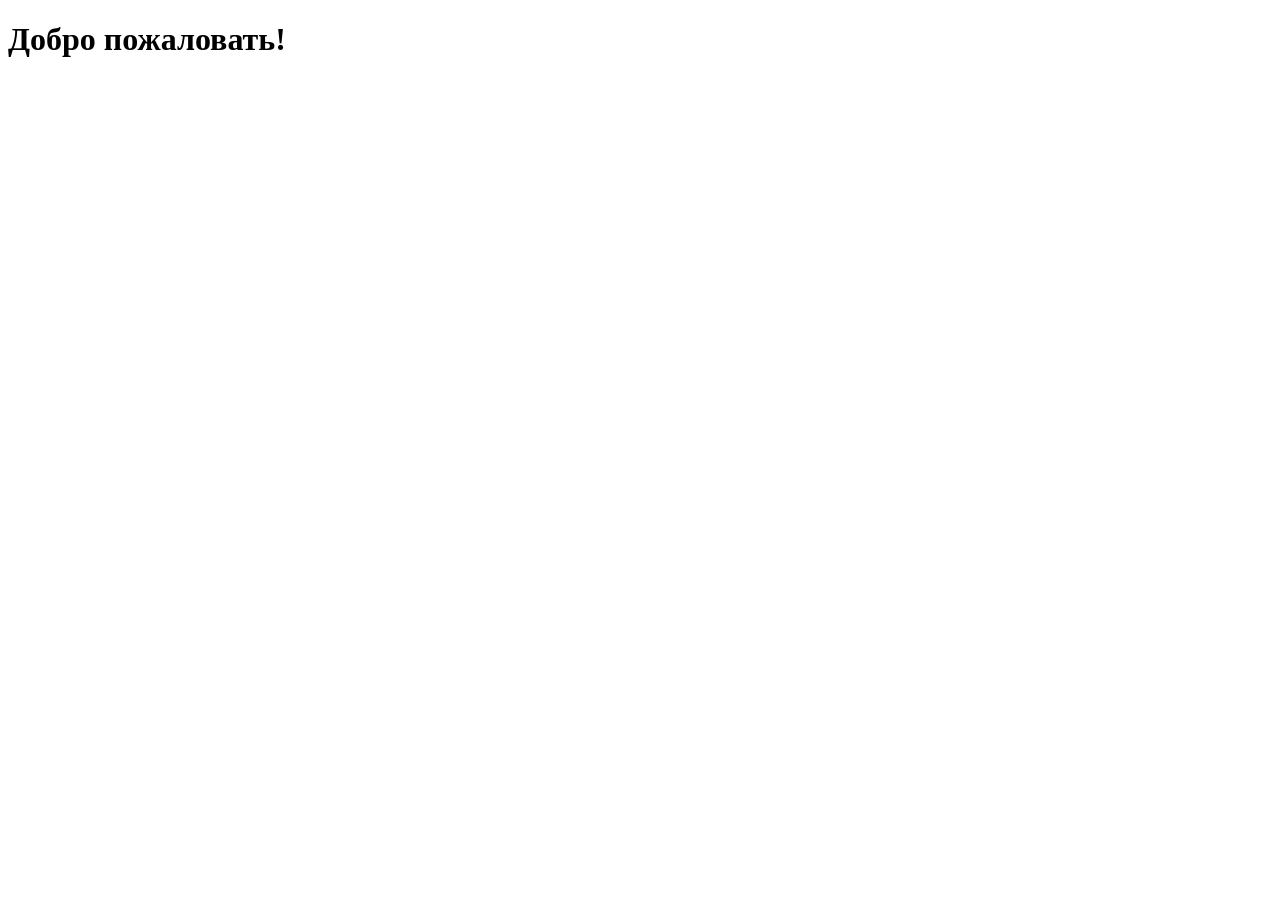
==== index.html @ dd95e7b5 "1" ====
<!DOCTYPE html>
<html lang="ru">
<head>
    <meta charset="UTF-8">
    <meta name="viewport" content="width=device-width, initial-scale=1.0">
    <title>HabiThink</title>
</head>
<body>
    <h1>Добро пожаловать!</h1>
</body>
</html>
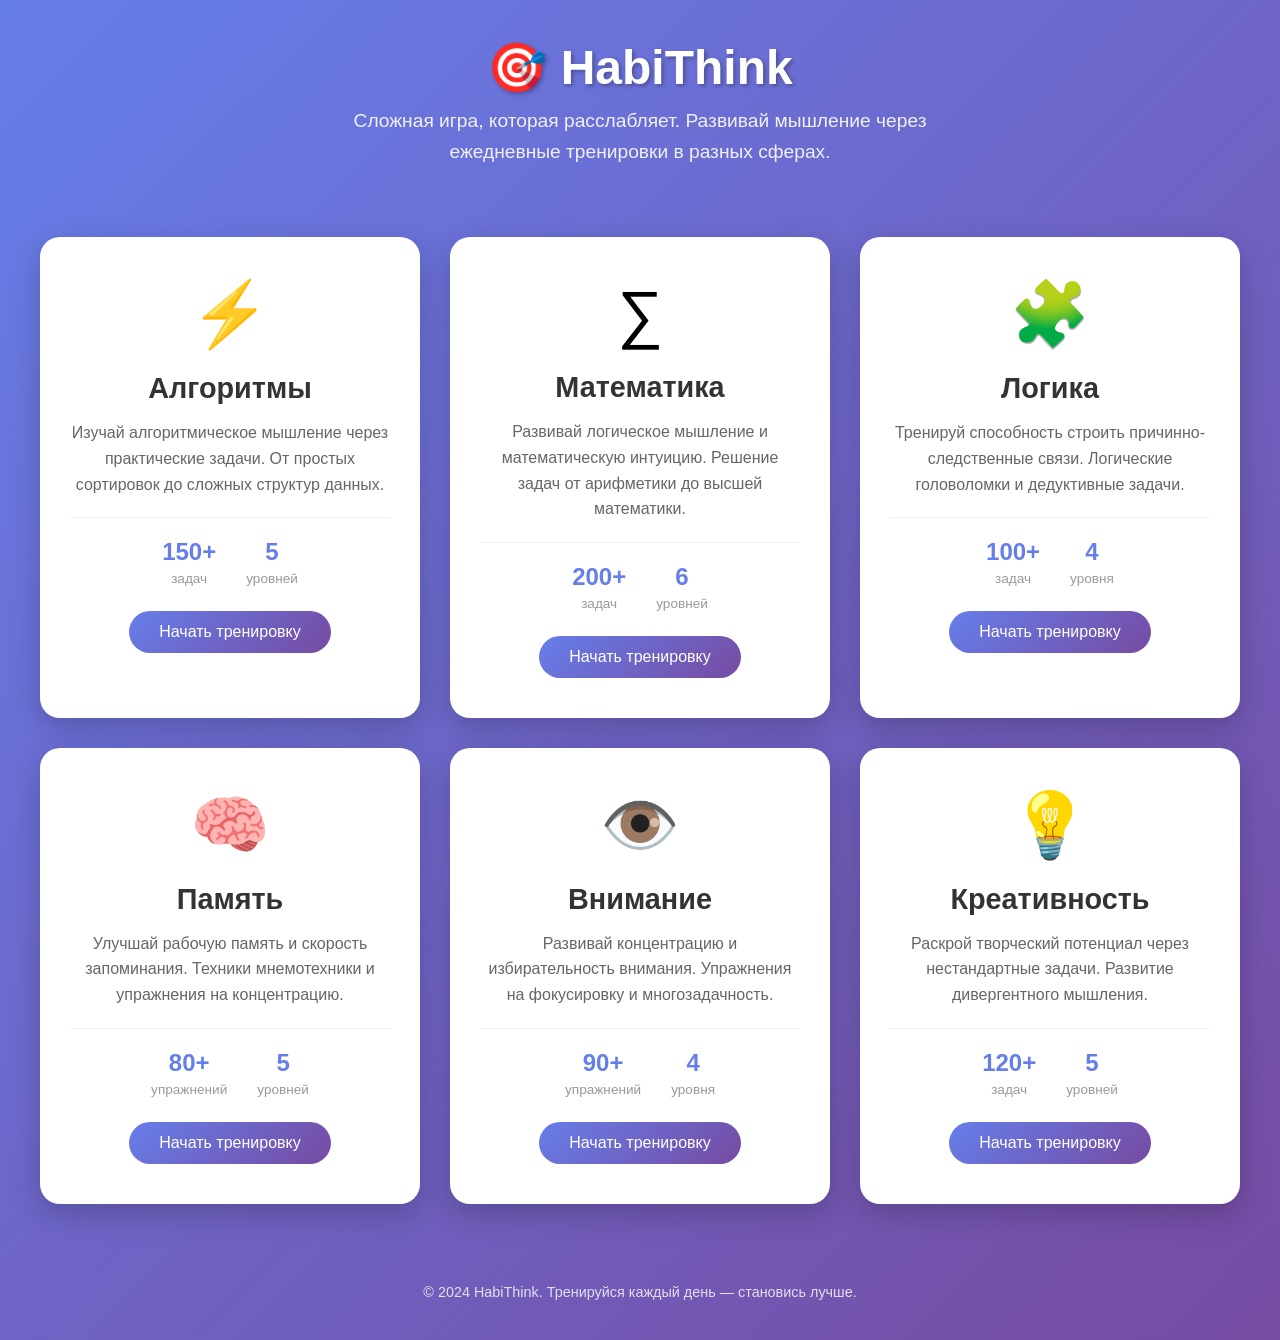
==== commit 174d5ae1: "Create main page template with development area cards - Implement responsive grid layout for skill d" ====
--- a/index.html
+++ b/index.html
@@ -3,9 +3,287 @@
 <head>
     <meta charset="UTF-8">
     <meta name="viewport" content="width=device-width, initial-scale=1.0">
-    <title>HabiThink</title>
+    <title>HabiThink — Сложная игра, которая расслабляет</title>
+    <style>
+        * {
+            margin: 0;
+            padding: 0;
+            box-sizing: border-box;
+        }
+
+        body {
+            font-family: 'Segoe UI', Tahoma, Geneva, Verdana, sans-serif;
+            background: linear-gradient(135deg, #667eea 0%, #764ba2 100%);
+            min-height: 100vh;
+            padding: 40px 20px;
+        }
+
+        .container {
+            max-width: 1200px;
+            margin: 0 auto;
+        }
+
+        header {
+            text-align: center;
+            color: white;
+            margin-bottom: 50px;
+        }
+
+        header h1 {
+            font-size: 3rem;
+            margin-bottom: 10px;
+            text-shadow: 2px 2px 4px rgba(0,0,0,0.3);
+        }
+
+        header p {
+            font-size: 1.2rem;
+            opacity: 0.9;
+            max-width: 600px;
+            margin: 0 auto;
+            line-height: 1.6;
+        }
+
+        .cards-grid {
+            display: grid;
+            grid-template-columns: repeat(auto-fit, minmax(280px, 1fr));
+            gap: 30px;
+            padding: 20px 0;
+        }
+
+        .card {
+            background: white;
+            border-radius: 20px;
+            padding: 40px 30px;
+            text-align: center;
+            transition: all 0.3s ease;
+            cursor: pointer;
+            box-shadow: 0 10px 30px rgba(0,0,0,0.2);
+            position: relative;
+            overflow: hidden;
+        }
+
+        .card::before {
+            content: '';
+            position: absolute;
+            top: 0;
+            left: 0;
+            right: 0;
+            height: 5px;
+            background: linear-gradient(90deg, #667eea, #764ba2);
+            transform: scaleX(0);
+            transition: transform 0.3s ease;
+        }
+
+        .card:hover {
+            transform: translateY(-10px);
+            box-shadow: 0 20px 40px rgba(0,0,0,0.3);
+        }
+
+        .card:hover::before {
+            transform: scaleX(1);
+        }
+
+        .card-icon {
+            font-size: 4rem;
+            margin-bottom: 20px;
+            display: block;
+        }
+
+        .card h2 {
+            color: #333;
+            font-size: 1.8rem;
+            margin-bottom: 15px;
+        }
+
+        .card p {
+            color: #666;
+            line-height: 1.6;
+            font-size: 1rem;
+        }
+
+        .card-stats {
+            margin-top: 20px;
+            padding-top: 20px;
+            border-top: 1px solid #eee;
+            display: flex;
+            justify-content: center;
+            gap: 30px;
+        }
+
+        .stat {
+            text-align: center;
+        }
+
+        .stat-value {
+            font-size: 1.5rem;
+            font-weight: bold;
+            color: #667eea;
+        }
+
+        .stat-label {
+            font-size: 0.85rem;
+            color: #999;
+            margin-top: 5px;
+        }
+
+        .card-btn {
+            display: inline-block;
+            margin-top: 25px;
+            padding: 12px 30px;
+            background: linear-gradient(135deg, #667eea, #764ba2);
+            color: white;
+            border: none;
+            border-radius: 25px;
+            font-size: 1rem;
+            cursor: pointer;
+            transition: all 0.3s ease;
+            text-decoration: none;
+        }
+
+        .card-btn:hover {
+            transform: scale(1.05);
+            box-shadow: 0 5px 15px rgba(102, 126, 234, 0.4);
+        }
+
+        footer {
+            text-align: center;
+            color: white;
+            margin-top: 60px;
+            opacity: 0.8;
+            font-size: 0.9rem;
+        }
+
+        @media (max-width: 768px) {
+            header h1 {
+                font-size: 2rem;
+            }
+            
+            .cards-grid {
+                grid-template-columns: 1fr;
+            }
+        }
+    </style>
 </head>
 <body>
-    <h1>Добро пожаловать!</h1>
+    <div class="container">
+        <header>
+            <h1>🎯 HabiThink</h1>
+            <p>Сложная игра, которая расслабляет. Развивай мышление через ежедневные тренировки в разных сферах.</p>
+        </header>
+
+        <main class="cards-grid">
+            <!-- Карточка: Алгоритмы -->
+            <article class="card">
+                <span class="card-icon">⚡</span>
+                <h2>Алгоритмы</h2>
+                <p>Изучай алгоритмическое мышление через практические задачи. От простых сортировок до сложных структур данных.</p>
+                <div class="card-stats">
+                    <div class="stat">
+                        <div class="stat-value">150+</div>
+                        <div class="stat-label">задач</div>
+                    </div>
+                    <div class="stat">
+                        <div class="stat-value">5</div>
+                        <div class="stat-label">уровней</div>
+                    </div>
+                </div>
+                <a href="#" class="card-btn">Начать тренировку</a>
+            </article>
+
+            <!-- Карточка: Математика -->
+            <article class="card">
+                <span class="card-icon">∑</span>
+                <h2>Математика</h2>
+                <p>Развивай логическое мышление и математическую интуицию. Решение задач от арифметики до высшей математики.</p>
+                <div class="card-stats">
+                    <div class="stat">
+                        <div class="stat-value">200+</div>
+                        <div class="stat-label">задач</div>
+                    </div>
+                    <div class="stat">
+                        <div class="stat-value">6</div>
+                        <div class="stat-label">уровней</div>
+                    </div>
+                </div>
+                <a href="#" class="card-btn">Начать тренировку</a>
+            </article>
+
+            <!-- Карточка: Логика -->
+            <article class="card">
+                <span class="card-icon">🧩</span>
+                <h2>Логика</h2>
+                <p>Тренируй способность строить причинно-следственные связи. Логические головоломки и дедуктивные задачи.</p>
+                <div class="card-stats">
+                    <div class="stat">
+                        <div class="stat-value">100+</div>
+                        <div class="stat-label">задач</div>
+                    </div>
+                    <div class="stat">
+                        <div class="stat-value">4</div>
+                        <div class="stat-label">уровня</div>
+                    </div>
+                </div>
+                <a href="#" class="card-btn">Начать тренировку</a>
+            </article>
+
+            <!-- Карточка: Память -->
+            <article class="card">
+                <span class="card-icon">🧠</span>
+                <h2>Память</h2>
+                <p>Улучшай рабочую память и скорость запоминания. Техники мнемотехники и упражнения на концентрацию.</p>
+                <div class="card-stats">
+                    <div class="stat">
+                        <div class="stat-value">80+</div>
+                        <div class="stat-label">упражнений</div>
+                    </div>
+                    <div class="stat">
+                        <div class="stat-value">5</div>
+                        <div class="stat-label">уровней</div>
+                    </div>
+                </div>
+                <a href="#" class="card-btn">Начать тренировку</a>
+            </article>
+
+            <!-- Карточка: Внимание -->
+            <article class="card">
+                <span class="card-icon">👁️</span>
+                <h2>Внимание</h2>
+                <p>Развивай концентрацию и избирательность внимания. Упражнения на фокусировку и многозадачность.</p>
+                <div class="card-stats">
+                    <div class="stat">
+                        <div class="stat-value">90+</div>
+                        <div class="stat-label">упражнений</div>
+                    </div>
+                    <div class="stat">
+                        <div class="stat-value">4</div>
+                        <div class="stat-label">уровня</div>
+                    </div>
+                </div>
+                <a href="#" class="card-btn">Начать тренировку</a>
+            </article>
+
+            <!-- Карточка: Креативность -->
+            <article class="card">
+                <span class="card-icon">💡</span>
+                <h2>Креативность</h2>
+                <p>Раскрой творческий потенциал через нестандартные задачи. Развитие дивергентного мышления.</p>
+                <div class="card-stats">
+                    <div class="stat">
+                        <div class="stat-value">120+</div>
+                        <div class="stat-label">задач</div>
+                    </div>
+                    <div class="stat">
+                        <div class="stat-value">5</div>
+                        <div class="stat-label">уровней</div>
+                    </div>
+                </div>
+                <a href="#" class="card-btn">Начать тренировку</a>
+            </article>
+        </main>
+
+        <footer>
+            <p>© 2024 HabiThink. Тренируйся каждый день — становись лучше.</p>
+        </footer>
+    </div>
 </body>
 </html>
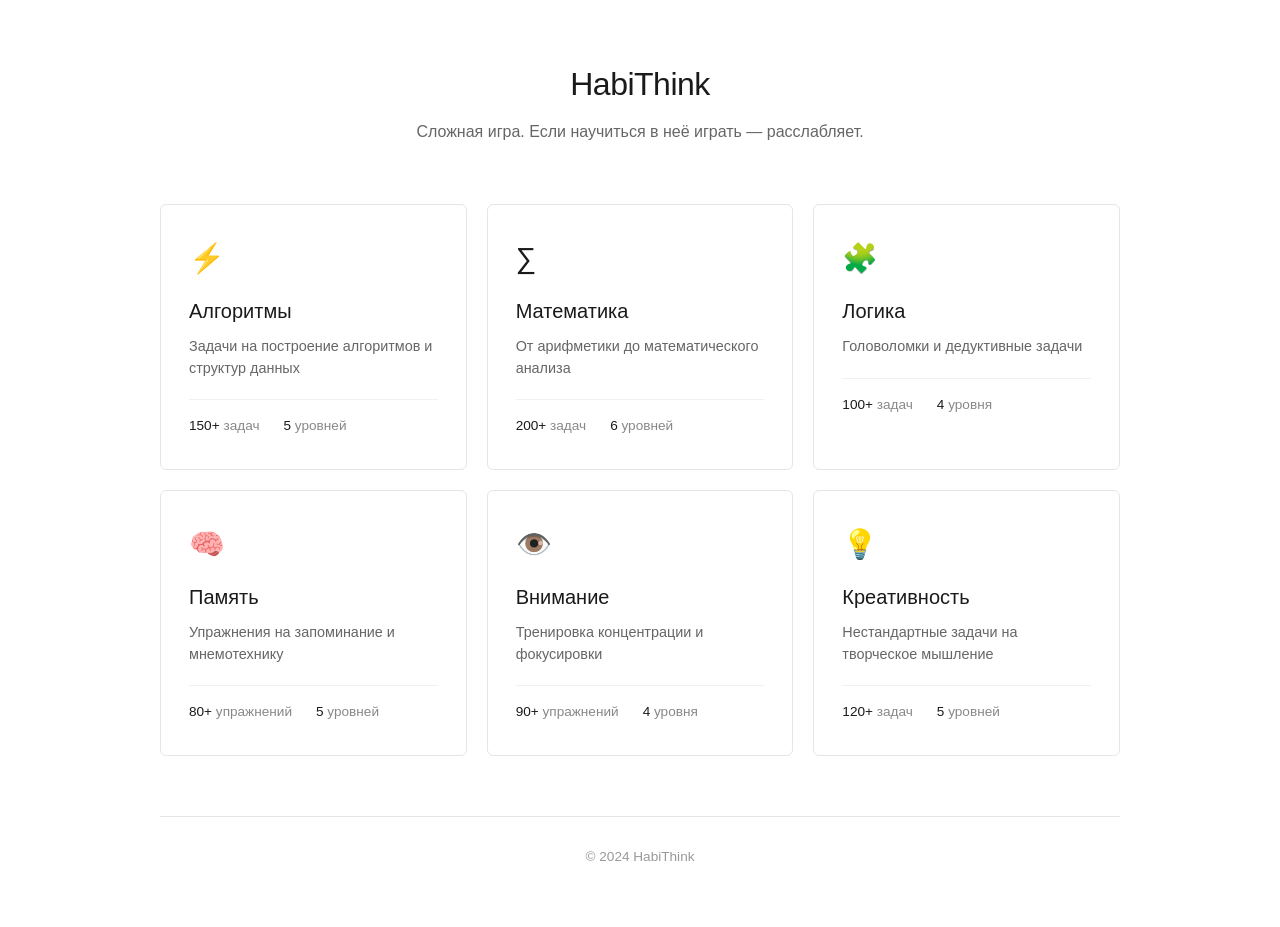
==== commit 4466c229: "update branch" ====
--- a/index.html
+++ b/index.html
@@ -12,152 +12,111 @@
         }
 
         body {
-            font-family: 'Segoe UI', Tahoma, Geneva, Verdana, sans-serif;
-            background: linear-gradient(135deg, #667eea 0%, #764ba2 100%);
-            min-height: 100vh;
-            padding: 40px 20px;
+            font-family: -apple-system, BlinkMacSystemFont, 'Segoe UI', sans-serif;
+            background: #ffffff;
+            color: #1a1a1a;
+            line-height: 1.5;
         }
 
         .container {
-            max-width: 1200px;
+            max-width: 1000px;
             margin: 0 auto;
+            padding: 60px 20px;
         }
 
         header {
             text-align: center;
-            color: white;
-            margin-bottom: 50px;
+            margin-bottom: 60px;
         }
 
         header h1 {
-            font-size: 3rem;
-            margin-bottom: 10px;
-            text-shadow: 2px 2px 4px rgba(0,0,0,0.3);
+            font-size: 2rem;
+            font-weight: 400;
+            margin-bottom: 12px;
+            letter-spacing: -0.5px;
         }
 
         header p {
-            font-size: 1.2rem;
-            opacity: 0.9;
-            max-width: 600px;
+            font-size: 1rem;
+            color: #666;
+            max-width: 500px;
             margin: 0 auto;
-            line-height: 1.6;
         }
 
         .cards-grid {
             display: grid;
             grid-template-columns: repeat(auto-fit, minmax(280px, 1fr));
-            gap: 30px;
-            padding: 20px 0;
+            gap: 20px;
         }
 
         .card {
-            background: white;
-            border-radius: 20px;
-            padding: 40px 30px;
-            text-align: center;
-            transition: all 0.3s ease;
+            background: #fff;
+            border: 1px solid #e5e5e5;
+            border-radius: 6px;
+            padding: 32px 28px;
             cursor: pointer;
-            box-shadow: 0 10px 30px rgba(0,0,0,0.2);
-            position: relative;
-            overflow: hidden;
-        }
-
-        .card::before {
-            content: '';
-            position: absolute;
-            top: 0;
-            left: 0;
-            right: 0;
-            height: 5px;
-            background: linear-gradient(90deg, #667eea, #764ba2);
-            transform: scaleX(0);
-            transition: transform 0.3s ease;
+            transition: border-color 0.15s ease;
         }
 
         .card:hover {
-            transform: translateY(-10px);
-            box-shadow: 0 20px 40px rgba(0,0,0,0.3);
-        }
-
-        .card:hover::before {
-            transform: scaleX(1);
+            border-color: #1a1a1a;
         }
 
         .card-icon {
-            font-size: 4rem;
-            margin-bottom: 20px;
+            font-size: 1.8rem;
+            margin-bottom: 16px;
             display: block;
         }
 
         .card h2 {
-            color: #333;
-            font-size: 1.8rem;
-            margin-bottom: 15px;
+            font-size: 1.25rem;
+            font-weight: 500;
+            margin-bottom: 10px;
+            color: #1a1a1a;
         }
 
         .card p {
             color: #666;
-            line-height: 1.6;
-            font-size: 1rem;
+            font-size: 0.9rem;
+            line-height: 1.5;
         }
 
         .card-stats {
             margin-top: 20px;
-            padding-top: 20px;
-            border-top: 1px solid #eee;
+            padding-top: 16px;
+            border-top: 1px solid #f0f0f0;
             display: flex;
-            justify-content: center;
-            gap: 30px;
+            gap: 24px;
         }
 
         .stat {
-            text-align: center;
+            font-size: 0.85rem;
+            color: #888;
         }
 
         .stat-value {
-            font-size: 1.5rem;
-            font-weight: bold;
-            color: #667eea;
-        }
-
-        .stat-label {
-            font-size: 0.85rem;
-            color: #999;
-            margin-top: 5px;
-        }
-
-        .card-btn {
-            display: inline-block;
-            margin-top: 25px;
-            padding: 12px 30px;
-            background: linear-gradient(135deg, #667eea, #764ba2);
-            color: white;
-            border: none;
-            border-radius: 25px;
-            font-size: 1rem;
-            cursor: pointer;
-            transition: all 0.3s ease;
-            text-decoration: none;
-        }
-
-        .card-btn:hover {
-            transform: scale(1.05);
-            box-shadow: 0 5px 15px rgba(102, 126, 234, 0.4);
+            font-weight: 500;
+            color: #1a1a1a;
         }
 
         footer {
             text-align: center;
-            color: white;
             margin-top: 60px;
-            opacity: 0.8;
-            font-size: 0.9rem;
+            padding-top: 30px;
+            border-top: 1px solid #e5e5e5;
+            color: #999;
+            font-size: 0.85rem;
         }
 
         @media (max-width: 768px) {
+            .container {
+                padding: 40px 20px;
+            }
+
             header h1 {
-                font-size: 2rem;
+                font-size: 1.75rem;
             }
-            
+
             .cards-grid {
                 grid-template-columns: 1fr;
             }
@@ -167,122 +126,74 @@
 <body>
     <div class="container">
         <header>
-            <h1>🎯 HabiThink</h1>
-            <p>Сложная игра, которая расслабляет. Развивай мышление через ежедневные тренировки в разных сферах.</p>
+            <h1>HabiThink</h1>
+            <p>Сложная игра. Если научиться в неё играть — расслабляет.</p>
         </header>
 
         <main class="cards-grid">
-            <!-- Карточка: Алгоритмы -->
             <article class="card">
                 <span class="card-icon">⚡</span>
                 <h2>Алгоритмы</h2>
-                <p>Изучай алгоритмическое мышление через практические задачи. От простых сортировок до сложных структур данных.</p>
-                <div class="card-stats">
-                    <div class="stat">
-                        <div class="stat-value">150+</div>
-                        <div class="stat-label">задач</div>
-                    </div>
-                    <div class="stat">
-                        <div class="stat-value">5</div>
-                        <div class="stat-label">уровней</div>
-                    </div>
-                </div>
-                <a href="#" class="card-btn">Начать тренировку</a>
-            </article>
-
-            <!-- Карточка: Математика -->
+                <p>Задачи на построение алгоритмов и структур данных</p>
+                <div class="card-stats">
+                    <span class="stat"><span class="stat-value">150+</span> задач</span>
+                    <span class="stat"><span class="stat-value">5</span> уровней</span>
+                </div>
+            </article>
+
             <article class="card">
                 <span class="card-icon">∑</span>
                 <h2>Математика</h2>
-                <p>Развивай логическое мышление и математическую интуицию. Решение задач от арифметики до высшей математики.</p>
-                <div class="card-stats">
-                    <div class="stat">
-                        <div class="stat-value">200+</div>
-                        <div class="stat-label">задач</div>
-                    </div>
-                    <div class="stat">
-                        <div class="stat-value">6</div>
-                        <div class="stat-label">уровней</div>
-                    </div>
-                </div>
-                <a href="#" class="card-btn">Начать тренировку</a>
-            </article>
-
-            <!-- Карточка: Логика -->
+                <p>От арифметики до математического анализа</p>
+                <div class="card-stats">
+                    <span class="stat"><span class="stat-value">200+</span> задач</span>
+                    <span class="stat"><span class="stat-value">6</span> уровней</span>
+                </div>
+            </article>
+
             <article class="card">
                 <span class="card-icon">🧩</span>
                 <h2>Логика</h2>
-                <p>Тренируй способность строить причинно-следственные связи. Логические головоломки и дедуктивные задачи.</p>
-                <div class="card-stats">
-                    <div class="stat">
-                        <div class="stat-value">100+</div>
-                        <div class="stat-label">задач</div>
-                    </div>
-                    <div class="stat">
-                        <div class="stat-value">4</div>
-                        <div class="stat-label">уровня</div>
-                    </div>
-                </div>
-                <a href="#" class="card-btn">Начать тренировку</a>
-            </article>
-
-            <!-- Карточка: Память -->
+                <p>Головоломки и дедуктивные задачи</p>
+                <div class="card-stats">
+                    <span class="stat"><span class="stat-value">100+</span> задач</span>
+                    <span class="stat"><span class="stat-value">4</span> уровня</span>
+                </div>
+            </article>
+
             <article class="card">
                 <span class="card-icon">🧠</span>
                 <h2>Память</h2>
-                <p>Улучшай рабочую память и скорость запоминания. Техники мнемотехники и упражнения на концентрацию.</p>
-                <div class="card-stats">
-                    <div class="stat">
-                        <div class="stat-value">80+</div>
-                        <div class="stat-label">упражнений</div>
-                    </div>
-                    <div class="stat">
-                        <div class="stat-value">5</div>
-                        <div class="stat-label">уровней</div>
-                    </div>
-                </div>
-                <a href="#" class="card-btn">Начать тренировку</a>
-            </article>
-
-            <!-- Карточка: Внимание -->
+                <p>Упражнения на запоминание и мнемотехнику</p>
+                <div class="card-stats">
+                    <span class="stat"><span class="stat-value">80+</span> упражнений</span>
+                    <span class="stat"><span class="stat-value">5</span> уровней</span>
+                </div>
+            </article>
+
             <article class="card">
                 <span class="card-icon">👁️</span>
                 <h2>Внимание</h2>
-                <p>Развивай концентрацию и избирательность внимания. Упражнения на фокусировку и многозадачность.</p>
-                <div class="card-stats">
-                    <div class="stat">
-                        <div class="stat-value">90+</div>
-                        <div class="stat-label">упражнений</div>
-                    </div>
-                    <div class="stat">
-                        <div class="stat-value">4</div>
-                        <div class="stat-label">уровня</div>
-                    </div>
-                </div>
-                <a href="#" class="card-btn">Начать тренировку</a>
-            </article>
-
-            <!-- Карточка: Креативность -->
+                <p>Тренировка концентрации и фокусировки</p>
+                <div class="card-stats">
+                    <span class="stat"><span class="stat-value">90+</span> упражнений</span>
+                    <span class="stat"><span class="stat-value">4</span> уровня</span>
+                </div>
+            </article>
+
             <article class="card">
                 <span class="card-icon">💡</span>
                 <h2>Креативность</h2>
-                <p>Раскрой творческий потенциал через нестандартные задачи. Развитие дивергентного мышления.</p>
-                <div class="card-stats">
-                    <div class="stat">
-                        <div class="stat-value">120+</div>
-                        <div class="stat-label">задач</div>
-                    </div>
-                    <div class="stat">
-                        <div class="stat-value">5</div>
-                        <div class="stat-label">уровней</div>
-                    </div>
-                </div>
-                <a href="#" class="card-btn">Начать тренировку</a>
+                <p>Нестандартные задачи на творческое мышление</p>
+                <div class="card-stats">
+                    <span class="stat"><span class="stat-value">120+</span> задач</span>
+                    <span class="stat"><span class="stat-value">5</span> уровней</span>
+                </div>
             </article>
         </main>
 
         <footer>
-            <p>© 2024 HabiThink. Тренируйся каждый день — становись лучше.</p>
+            <p>© 2024 HabiThink</p>
         </footer>
     </div>
 </body>
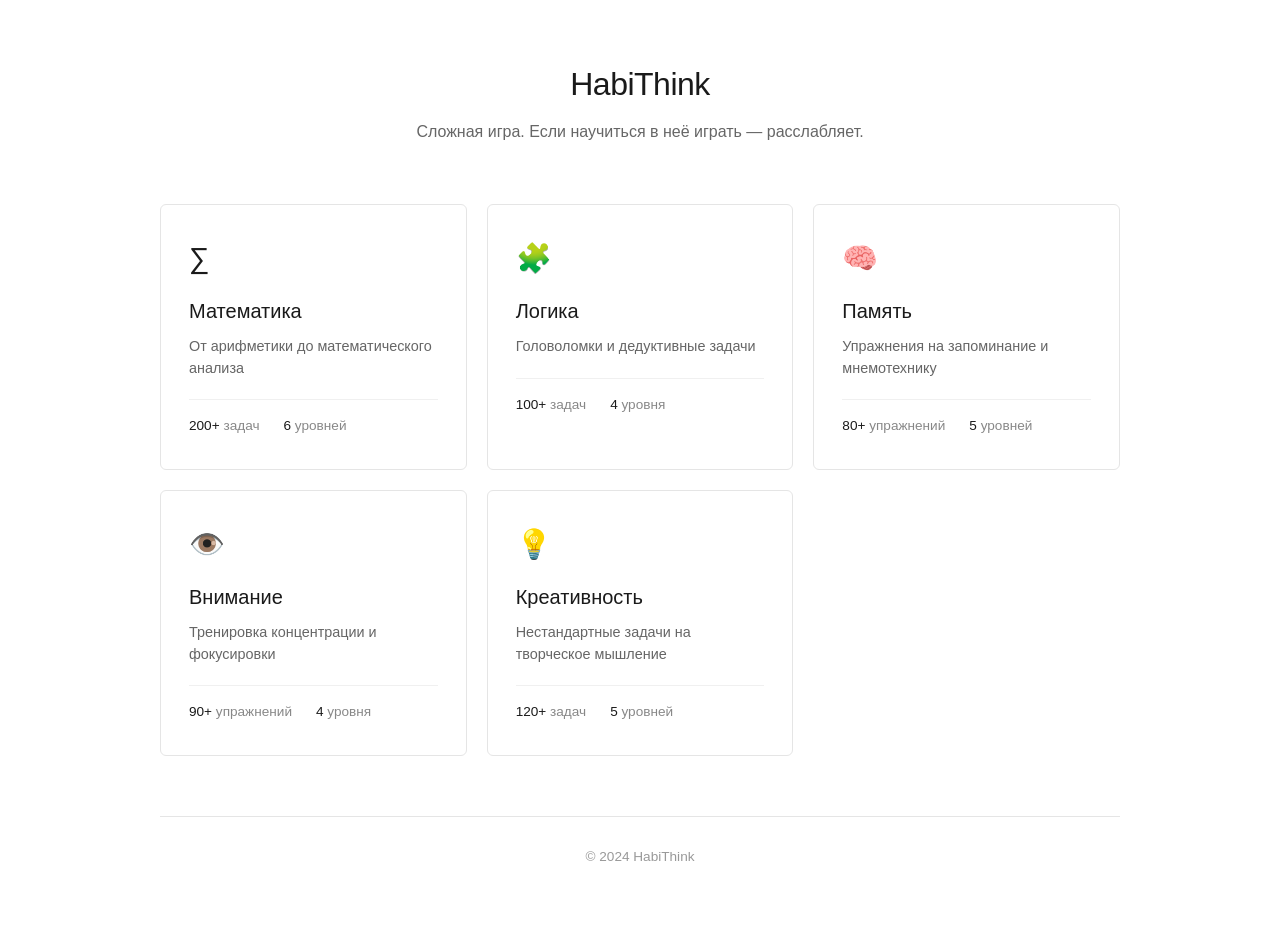
==== commit 6cafa5ae: "update branch" ====
--- a/index.html
+++ b/index.html
@@ -5,123 +5,9 @@
     <meta name="viewport" content="width=device-width, initial-scale=1.0">
     <title>HabiThink — Сложная игра, которая расслабляет</title>
     <style>
-        * {
-            margin: 0;
-            padding: 0;
-            box-sizing: border-box;
-        }
-
-        body {
-            font-family: -apple-system, BlinkMacSystemFont, 'Segoe UI', sans-serif;
-            background: #ffffff;
-            color: #1a1a1a;
-            line-height: 1.5;
-        }
-
-        .container {
-            max-width: 1000px;
-            margin: 0 auto;
-            padding: 60px 20px;
-        }
-
-        header {
-            text-align: center;
-            margin-bottom: 60px;
-        }
-
-        header h1 {
-            font-size: 2rem;
-            font-weight: 400;
-            margin-bottom: 12px;
-            letter-spacing: -0.5px;
-        }
-
-        header p {
-            font-size: 1rem;
-            color: #666;
-            max-width: 500px;
-            margin: 0 auto;
-        }
-
-        .cards-grid {
-            display: grid;
-            grid-template-columns: repeat(auto-fit, minmax(280px, 1fr));
-            gap: 20px;
-        }
-
-        .card {
-            background: #fff;
-            border: 1px solid #e5e5e5;
-            border-radius: 6px;
-            padding: 32px 28px;
-            cursor: pointer;
-            transition: border-color 0.15s ease;
-        }
-
-        .card:hover {
-            border-color: #1a1a1a;
-        }
-
-        .card-icon {
-            font-size: 1.8rem;
-            margin-bottom: 16px;
-            display: block;
-        }
-
-        .card h2 {
-            font-size: 1.25rem;
-            font-weight: 500;
-            margin-bottom: 10px;
-            color: #1a1a1a;
-        }
-
-        .card p {
-            color: #666;
-            font-size: 0.9rem;
-            line-height: 1.5;
-        }
-
-        .card-stats {
-            margin-top: 20px;
-            padding-top: 16px;
-            border-top: 1px solid #f0f0f0;
-            display: flex;
-            gap: 24px;
-        }
-
-        .stat {
-            font-size: 0.85rem;
-            color: #888;
-        }
-
-        .stat-value {
-            font-weight: 500;
-            color: #1a1a1a;
-        }
-
-        footer {
-            text-align: center;
-            margin-top: 60px;
-            padding-top: 30px;
-            border-top: 1px solid #e5e5e5;
-            color: #999;
-            font-size: 0.85rem;
-        }
-
-        @media (max-width: 768px) {
-            .container {
-                padding: 40px 20px;
-            }
-
-            header h1 {
-                font-size: 1.75rem;
-            }
-
-            .cards-grid {
-                grid-template-columns: 1fr;
-            }
-        }
+        /* Стили перенесены в styles.css */
     </style>
+    <link rel="stylesheet" href="styles.css">
 </head>
 <body>
     <div class="container">
@@ -131,17 +17,7 @@
         </header>
 
         <main class="cards-grid">
-            <article class="card">
-                <span class="card-icon">⚡</span>
-                <h2>Алгоритмы</h2>
-                <p>Задачи на построение алгоритмов и структур данных</p>
-                <div class="card-stats">
-                    <span class="stat"><span class="stat-value">150+</span> задач</span>
-                    <span class="stat"><span class="stat-value">5</span> уровней</span>
-                </div>
-            </article>
-
-            <article class="card">
+            <a href="math.html" class="card">
                 <span class="card-icon">∑</span>
                 <h2>Математика</h2>
                 <p>От арифметики до математического анализа</p>
@@ -149,7 +25,7 @@
                     <span class="stat"><span class="stat-value">200+</span> задач</span>
                     <span class="stat"><span class="stat-value">6</span> уровней</span>
                 </div>
-            </article>
+            </a>
 
             <article class="card">
                 <span class="card-icon">🧩</span>
--- a/styles.css
+++ b/styles.css
@@ -0,0 +1,296 @@
+/* HabiThink — Минималистичные стили */
+
+* {
+    margin: 0;
+    padding: 0;
+    box-sizing: border-box;
+}
+
+body {
+    font-family: -apple-system, BlinkMacSystemFont, 'Segoe UI', sans-serif;
+    background: #ffffff;
+    color: #1a1a1a;
+    line-height: 1.5;
+}
+
+.container {
+    max-width: 1000px;
+    margin: 0 auto;
+    padding: 60px 20px;
+}
+
+header {
+    text-align: center;
+    margin-bottom: 60px;
+}
+
+header h1 {
+    font-size: 2rem;
+    font-weight: 400;
+    margin-bottom: 12px;
+    letter-spacing: -0.5px;
+}
+
+header p {
+    font-size: 1rem;
+    color: #666;
+    max-width: 500px;
+    margin: 0 auto;
+}
+
+.cards-grid {
+    display: grid;
+    grid-template-columns: repeat(auto-fit, minmax(280px, 1fr));
+    gap: 20px;
+}
+
+.card {
+    background: #fff;
+    border: 1px solid #e5e5e5;
+    border-radius: 6px;
+    padding: 32px 28px;
+    cursor: pointer;
+    transition: border-color 0.15s ease;
+    text-decoration: none;
+    color: inherit;
+    display: block;
+}
+
+.card:hover {
+    border-color: #1a1a1a;
+}
+
+.card-icon {
+    font-size: 1.8rem;
+    margin-bottom: 16px;
+    display: block;
+}
+
+.card h2 {
+    font-size: 1.25rem;
+    font-weight: 500;
+    margin-bottom: 10px;
+    color: #1a1a1a;
+}
+
+.card p {
+    color: #666;
+    font-size: 0.9rem;
+    line-height: 1.5;
+}
+
+.card-stats {
+    margin-top: 20px;
+    padding-top: 16px;
+    border-top: 1px solid #f0f0f0;
+    display: flex;
+    gap: 24px;
+}
+
+.stat {
+    font-size: 0.85rem;
+    color: #888;
+}
+
+.stat-value {
+    font-weight: 500;
+    color: #1a1a1a;
+}
+
+footer {
+    text-align: center;
+    margin-top: 60px;
+    padding-top: 30px;
+    border-top: 1px solid #e5e5e5;
+    color: #999;
+    font-size: 0.85rem;
+}
+
+@media (max-width: 768px) {
+    .container {
+        padding: 40px 20px;
+    }
+
+    header h1 {
+        font-size: 1.75rem;
+    }
+
+    .cards-grid {
+        grid-template-columns: 1fr;
+    }
+}
+
+/* Math Game Styles */
+.math-game-container {
+    max-width: 600px;
+    margin: 0 auto;
+    padding: 40px 20px;
+}
+
+.math-header {
+    text-align: center;
+    margin-bottom: 40px;
+}
+
+.math-header h1 {
+    font-size: 1.75rem;
+    font-weight: 400;
+    margin-bottom: 8px;
+}
+
+.math-header p {
+    color: #666;
+    font-size: 0.9rem;
+}
+
+.difficulty-selector {
+    display: flex;
+    gap: 12px;
+    margin-bottom: 30px;
+    flex-wrap: wrap;
+    justify-content: center;
+}
+
+.difficulty-btn {
+    padding: 10px 20px;
+    border: 1px solid #e5e5e5;
+    background: #fff;
+    border-radius: 4px;
+    cursor: pointer;
+    font-size: 0.9rem;
+    transition: all 0.15s ease;
+}
+
+.difficulty-btn:hover {
+    border-color: #1a1a1a;
+}
+
+.difficulty-btn.active {
+    background: #1a1a1a;
+    color: #fff;
+    border-color: #1a1a1a;
+}
+
+.game-area {
+    background: #fff;
+    border: 1px solid #e5e5e5;
+    border-radius: 6px;
+    padding: 40px;
+    text-align: center;
+}
+
+.game-stats {
+    display: flex;
+    justify-content: space-between;
+    margin-bottom: 30px;
+    padding-bottom: 20px;
+    border-bottom: 1px solid #f0f0f0;
+}
+
+.game-stat {
+    font-size: 0.85rem;
+    color: #666;
+}
+
+.game-stat-value {
+    font-weight: 500;
+    color: #1a1a1a;
+    margin-left: 4px;
+}
+
+.problem-display {
+    font-size: 2.5rem;
+    font-weight: 400;
+    margin: 40px 0;
+    letter-spacing: -1px;
+}
+
+.answer-input {
+    width: 100%;
+    padding: 12px;
+    border: 1px solid #e5e5e5;
+    border-radius: 4px;
+    font-size: 1.25rem;
+    text-align: center;
+    margin-bottom: 16px;
+    outline: none;
+}
+
+.answer-input:focus {
+    border-color: #1a1a1a;
+}
+
+.submit-btn {
+    width: 100%;
+    padding: 12px;
+    background: #1a1a1a;
+    color: #fff;
+    border: none;
+    border-radius: 4px;
+    font-size: 1rem;
+    cursor: pointer;
+    transition: opacity 0.15s ease;
+}
+
+.submit-btn:hover {
+    opacity: 0.8;
+}
+
+.feedback {
+    margin-top: 20px;
+    padding: 12px;
+    border-radius: 4px;
+    font-size: 0.9rem;
+    display: none;
+}
+
+.feedback.correct {
+    background: #f0fdf4;
+    color: #166534;
+    display: block;
+}
+
+.feedback.incorrect {
+    background: #fef2f2;
+    color: #991b1b;
+    display: block;
+}
+
+.progressive-info {
+    margin-top: 20px;
+    padding: 16px;
+    background: #f9f9f9;
+    border-radius: 4px;
+    font-size: 0.85rem;
+    color: #666;
+}
+
+.back-link {
+    display: inline-block;
+    margin-bottom: 20px;
+    color: #666;
+    text-decoration: none;
+    font-size: 0.9rem;
+}
+
+.back-link:hover {
+    color: #1a1a1a;
+}
+
+@media (max-width: 768px) {
+    .math-game-container {
+        padding: 20px;
+    }
+
+    .problem-display {
+        font-size: 2rem;
+    }
+
+    .difficulty-selector {
+        flex-direction: column;
+    }
+
+    .difficulty-btn {
+        width: 100%;
+    }
+}
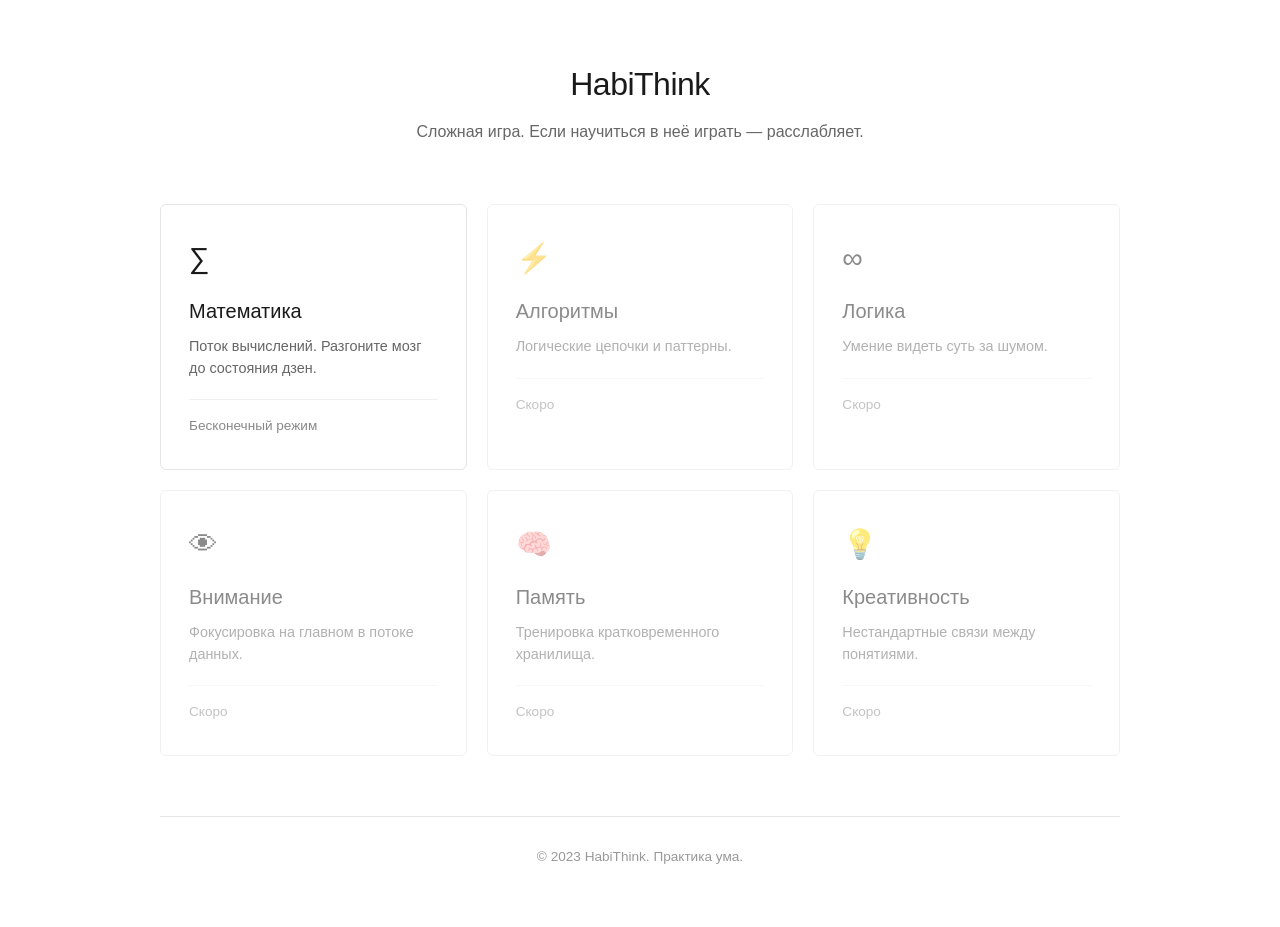
==== commit c1a08a97: "update branch" ====
--- a/index.html
+++ b/index.html
@@ -3,73 +3,74 @@
 <head>
     <meta charset="UTF-8">
     <meta name="viewport" content="width=device-width, initial-scale=1.0">
-    <title>HabiThink — Сложная игра, которая расслабляет</title>
-    <style>
-        /* Стили перенесены в styles.css */
-    </style>
+    <title>HabiThink - Главная</title>
     <link rel="stylesheet" href="styles.css">
 </head>
 <body>
     <div class="container">
         <header>
             <h1>HabiThink</h1>
-            <p>Сложная игра. Если научиться в неё играть — расслабляет.</p>
+            <p class="subtitle">Сложная игра. Если научиться в неё играть — расслабляет.</p>
         </header>
 
-        <main class="cards-grid">
+        <main class="grid">
             <a href="math.html" class="card">
-                <span class="card-icon">∑</span>
+                <div class="card-icon">∑</div>
                 <h2>Математика</h2>
-                <p>От арифметики до математического анализа</p>
+                <p class="card-desc">Поток вычислений. Разгоните мозг до состояния дзен.</p>
                 <div class="card-stats">
-                    <span class="stat"><span class="stat-value">200+</span> задач</span>
-                    <span class="stat"><span class="stat-value">6</span> уровней</span>
+                    <span>Бесконечный режим</span>
                 </div>
             </a>
 
-            <article class="card">
-                <span class="card-icon">🧩</span>
+            <div class="card disabled">
+                <div class="card-icon">⚡</div>
+                <h2>Алгоритмы</h2>
+                <p class="card-desc">Логические цепочки и паттерны.</p>
+                <div class="card-stats">
+                    <span>Скоро</span>
+                </div>
+            </div>
+
+            <div class="card disabled">
+                <div class="card-icon">∞</div>
                 <h2>Логика</h2>
-                <p>Головоломки и дедуктивные задачи</p>
+                <p class="card-desc">Умение видеть суть за шумом.</p>
                 <div class="card-stats">
-                    <span class="stat"><span class="stat-value">100+</span> задач</span>
-                    <span class="stat"><span class="stat-value">4</span> уровня</span>
+                    <span>Скоро</span>
                 </div>
-            </article>
+            </div>
 
-            <article class="card">
-                <span class="card-icon">🧠</span>
+            <div class="card disabled">
+                <div class="card-icon">👁</div>
+                <h2>Внимание</h2>
+                <p class="card-desc">Фокусировка на главном в потоке данных.</p>
+                <div class="card-stats">
+                    <span>Скоро</span>
+                </div>
+            </div>
+
+            <div class="card disabled">
+                <div class="card-icon">🧠</div>
                 <h2>Память</h2>
-                <p>Упражнения на запоминание и мнемотехнику</p>
+                <p class="card-desc">Тренировка кратковременного хранилища.</p>
                 <div class="card-stats">
-                    <span class="stat"><span class="stat-value">80+</span> упражнений</span>
-                    <span class="stat"><span class="stat-value">5</span> уровней</span>
+                    <span>Скоро</span>
                 </div>
-            </article>
+            </div>
 
-            <article class="card">
-                <span class="card-icon">👁️</span>
-                <h2>Внимание</h2>
-                <p>Тренировка концентрации и фокусировки</p>
+            <div class="card disabled">
+                <div class="card-icon">💡</div>
+                <h2>Креативность</h2>
+                <p class="card-desc">Нестандартные связи между понятиями.</p>
                 <div class="card-stats">
-                    <span class="stat"><span class="stat-value">90+</span> упражнений</span>
-                    <span class="stat"><span class="stat-value">4</span> уровня</span>
+                    <span>Скоро</span>
                 </div>
-            </article>
-
-            <article class="card">
-                <span class="card-icon">💡</span>
-                <h2>Креативность</h2>
-                <p>Нестандартные задачи на творческое мышление</p>
-                <div class="card-stats">
-                    <span class="stat"><span class="stat-value">120+</span> задач</span>
-                    <span class="stat"><span class="stat-value">5</span> уровней</span>
-                </div>
-            </article>
+            </div>
         </main>
 
         <footer>
-            <p>© 2024 HabiThink</p>
+            <p>&copy; 2023 HabiThink. Практика ума.</p>
         </footer>
     </div>
 </body>
--- a/styles.css
+++ b/styles.css
@@ -38,7 +38,7 @@
     margin: 0 auto;
 }
 
-.cards-grid {
+.grid {
     display: grid;
     grid-template-columns: repeat(auto-fit, minmax(280px, 1fr));
     gap: 20px;
@@ -60,6 +60,15 @@
     border-color: #1a1a1a;
 }
 
+.card.disabled {
+    opacity: 0.5;
+    cursor: default;
+}
+
+.card.disabled:hover {
+    border-color: #e5e5e5;
+}
+
 .card-icon {
     font-size: 1.8rem;
     margin-bottom: 16px;
@@ -73,7 +82,7 @@
     color: #1a1a1a;
 }
 
-.card p {
+.card-desc {
     color: #666;
     font-size: 0.9rem;
     line-height: 1.5;
@@ -83,18 +92,8 @@
     margin-top: 20px;
     padding-top: 16px;
     border-top: 1px solid #f0f0f0;
-    display: flex;
-    gap: 24px;
-}
-
-.stat {
     font-size: 0.85rem;
     color: #888;
-}
-
-.stat-value {
-    font-weight: 500;
-    color: #1a1a1a;
 }
 
 footer {
@@ -115,7 +114,7 @@
         font-size: 1.75rem;
     }
 
-    .cards-grid {
+    .grid {
         grid-template-columns: 1fr;
     }
 }
@@ -143,34 +142,6 @@
     font-size: 0.9rem;
 }
 
-.difficulty-selector {
-    display: flex;
-    gap: 12px;
-    margin-bottom: 30px;
-    flex-wrap: wrap;
-    justify-content: center;
-}
-
-.difficulty-btn {
-    padding: 10px 20px;
-    border: 1px solid #e5e5e5;
-    background: #fff;
-    border-radius: 4px;
-    cursor: pointer;
-    font-size: 0.9rem;
-    transition: all 0.15s ease;
-}
-
-.difficulty-btn:hover {
-    border-color: #1a1a1a;
-}
-
-.difficulty-btn.active {
-    background: #1a1a1a;
-    color: #fff;
-    border-color: #1a1a1a;
-}
-
 .game-area {
     background: #fff;
     border: 1px solid #e5e5e5;
@@ -181,7 +152,8 @@
 
 .game-stats {
     display: flex;
-    justify-content: space-between;
+    justify-content: center;
+    gap: 30px;
     margin-bottom: 30px;
     padding-bottom: 20px;
     border-bottom: 1px solid #f0f0f0;
@@ -205,35 +177,32 @@
     letter-spacing: -1px;
 }
 
-.answer-input {
-    width: 100%;
-    padding: 12px;
+.answer-buttons {
+    display: grid;
+    grid-template-columns: repeat(2, 1fr);
+    gap: 12px;
+    margin-top: 30px;
+}
+
+.answer-btn {
+    padding: 16px;
     border: 1px solid #e5e5e5;
+    background: #fff;
     border-radius: 4px;
+    cursor: pointer;
     font-size: 1.25rem;
-    text-align: center;
-    margin-bottom: 16px;
-    outline: none;
-}
-
-.answer-input:focus {
+    transition: all 0.15s ease;
+}
+
+.answer-btn:hover {
     border-color: #1a1a1a;
-}
-
-.submit-btn {
-    width: 100%;
-    padding: 12px;
+    background: #fafafa;
+}
+
+.answer-btn:active {
     background: #1a1a1a;
     color: #fff;
-    border: none;
-    border-radius: 4px;
-    font-size: 1rem;
-    cursor: pointer;
-    transition: opacity 0.15s ease;
-}
-
-.submit-btn:hover {
-    opacity: 0.8;
+    border-color: #1a1a1a;
 }
 
 .feedback {
@@ -256,15 +225,6 @@
     display: block;
 }
 
-.progressive-info {
-    margin-top: 20px;
-    padding: 16px;
-    background: #f9f9f9;
-    border-radius: 4px;
-    font-size: 0.85rem;
-    color: #666;
-}
-
 .back-link {
     display: inline-block;
     margin-bottom: 20px;
@@ -286,11 +246,7 @@
         font-size: 2rem;
     }
 
-    .difficulty-selector {
-        flex-direction: column;
-    }
-
-    .difficulty-btn {
-        width: 100%;
-    }
-}
+    .answer-buttons {
+        grid-template-columns: 1fr;
+    }
+}
